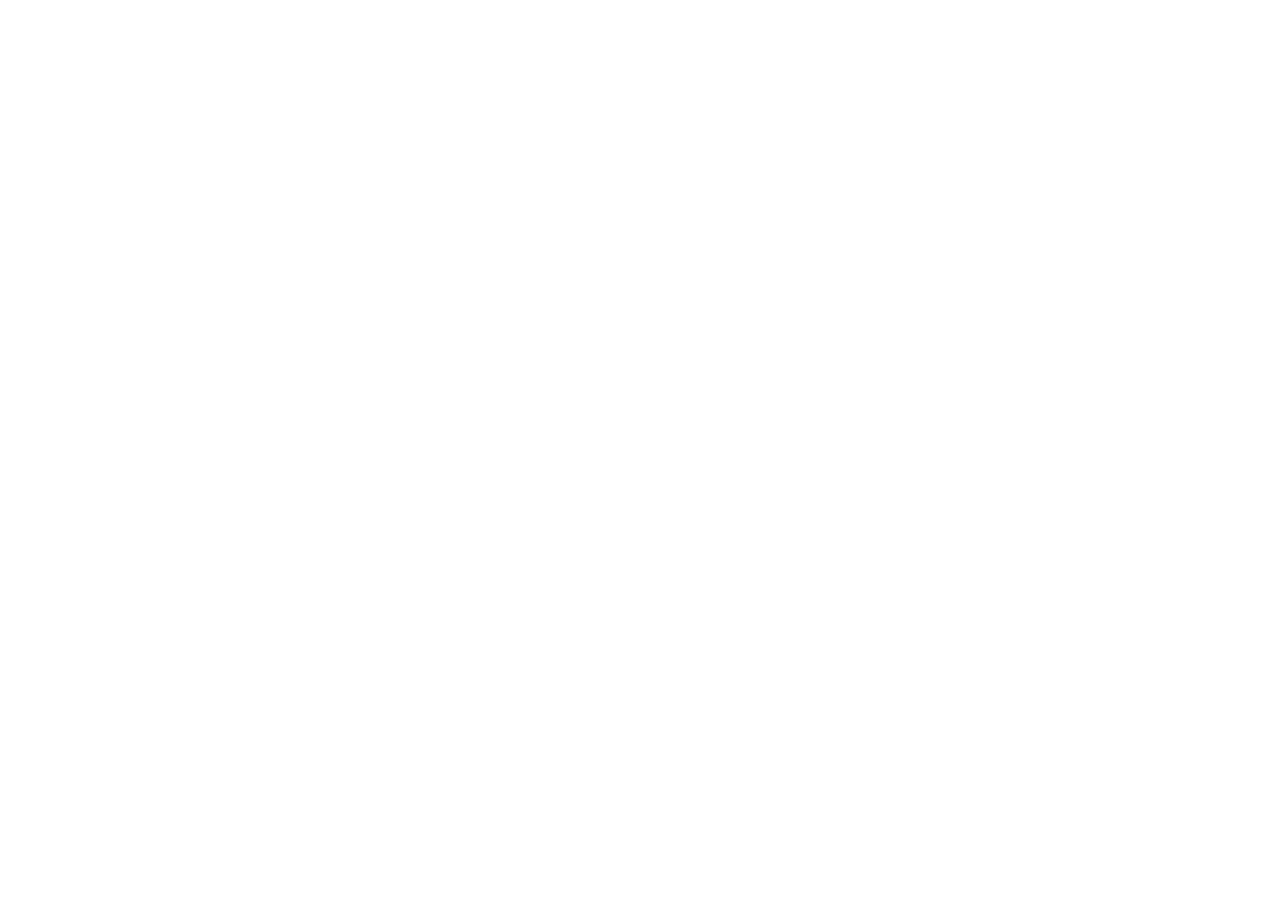
==== form-validation/index.html @ ff5a0551 "initial commit" ====
<!DOCTYPE html>
<html lang="en">
<head>
    <meta charset="UTF-8">
    <meta http-equiv="X-UA-Compatible" content="IE=edge">
    <meta name="viewport" content="width=device-width, initial-scale=1.0">
    <link rel="stylesheet" href="https://cdnjs.cloudflare.com/ajax/libs/font-awesome/6.1.1/css/all.min.css"
    integrity="sha512-KfkfwYDsLkIlwQp6LFnl8zNdLGxu9YAA1QvwINks4PhcElQSvqcyVLLD9aMhXd13uQjoXtEKNosOWaZqXgel0g==" 
    crossorigin="anonymous" referrerpolicy="no-referrer" />
    <link rel="stylesheet" href="style.css">
    <title>Form Validation</title>
</head>
<body>
    
</body>
<script src="main.js"></script>
</html>
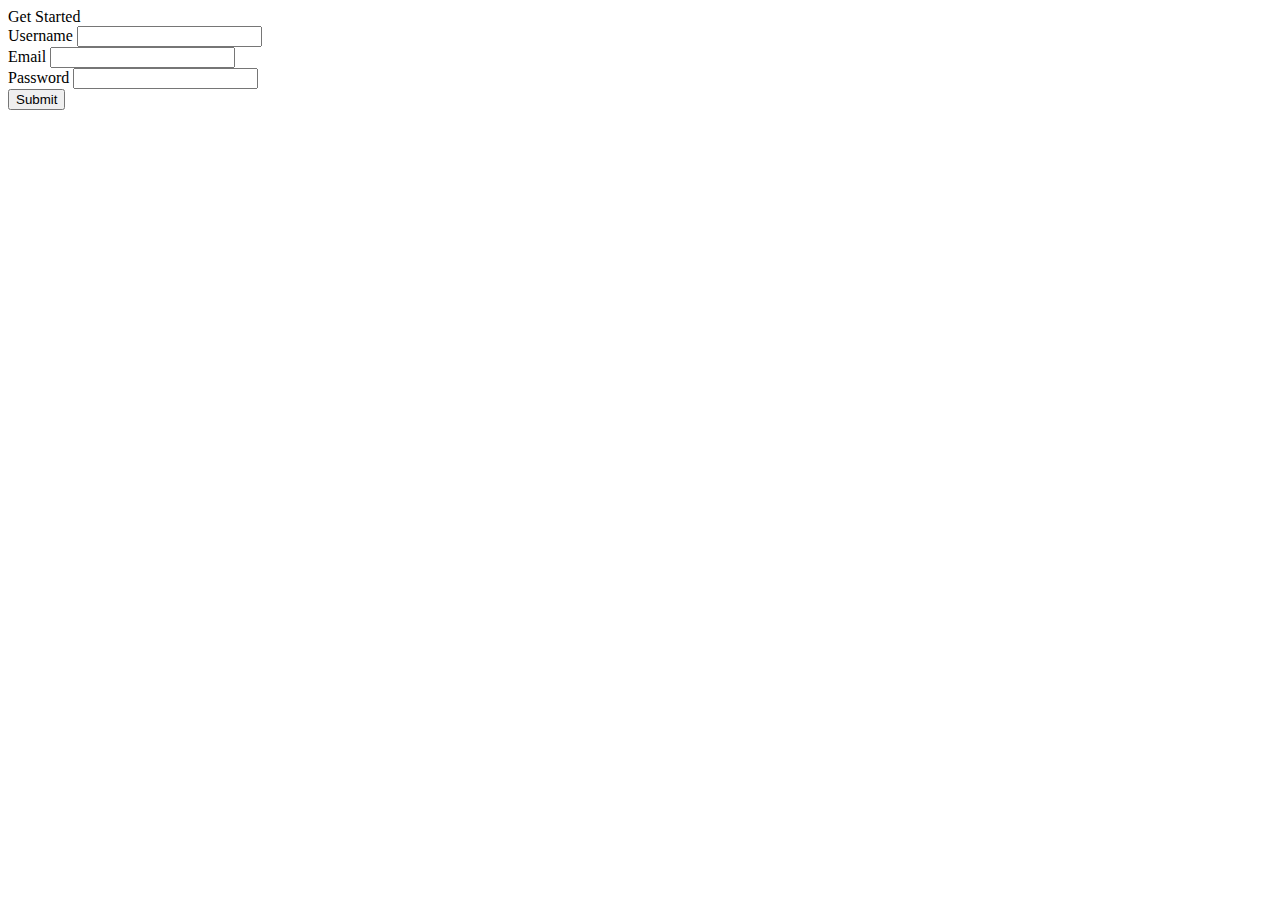
==== commit d4e28f48: "added html for page" ====
--- a/form-validation/index.html
+++ b/form-validation/index.html
@@ -11,7 +11,42 @@
     <title>Form Validation</title>
 </head>
 <body>
-    
+    <div class="container">
+        <form id="form">
+            <div class="title">Get Started</div>
+            <!-- ? user name input field -->
+
+            <div>
+                <label for="username">Username</label>
+                <i class="fa-solid fa-user"></i>
+                <input type="text" name="username" id="username">
+                <i class="fa-solid fa-circle-exclamation"></i>
+                <i class="fa-solid fa-circle-check"></i>
+                <div class="error"></div>
+            </div>
+            <!-- ? email input field -->
+            <div>
+                <label for="email">Email</label>
+                <i class="fa-solid fa-envelope"></i>
+                <input type="email" name="email" id="email">
+                <i class="fa-solid fa-circle-exclamation"></i>
+                <i class="fa-solid fa-circle-check"></i>
+                <div class="error"></div>
+            </div>
+            <!-- ? user name input field -->
+            <div>
+                <label for="password">Password</label>
+                <i class="fa-solid fa-lock"></i>
+                <input type="password" name="password" id="password">
+                <i class="fa-solid fa-circle-exclamation"></i>
+                <i class="fa-solid fa-circle-check"></i>
+                <div class="error"></div>
+            </div>
+
+            <!-- ? submit button -->
+            <button type="submit" id="submit">Submit</button>
+        </form>
+    </div>
 </body>
 <script src="main.js"></script>
 </html>
--- a/form-validation/style.css
+++ b/form-validation/style.css
@@ -0,0 +1,5 @@
+/* ? changing default styles of browser */
+
+/* ? changing default styles of browser */
+
+/* ? changing default styles of browser */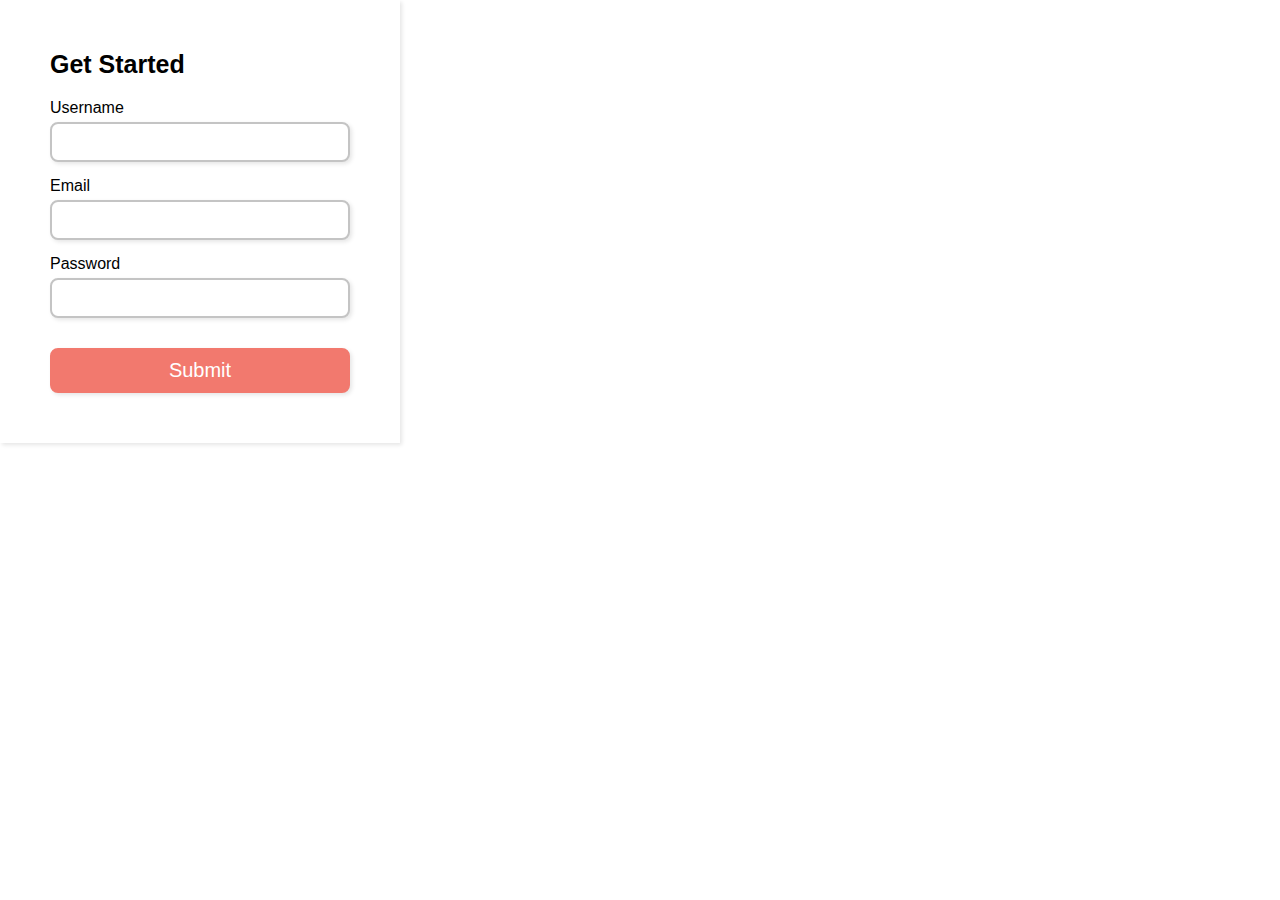
==== commit bb8cc51c: "added sytling for form" ====
--- a/form-validation/index.html
+++ b/form-validation/index.html
@@ -20,8 +20,8 @@
                 <label for="username">Username</label>
                 <i class="fa-solid fa-user"></i>
                 <input type="text" name="username" id="username">
-                <i class="fa-solid fa-circle-exclamation"></i>
-                <i class="fa-solid fa-circle-check"></i>
+                <i class="fa-solid fa-circle-exclamation failure-icon"></i>
+                <i class="fa-solid fa-circle-check success-icon"></i>
                 <div class="error"></div>
             </div>
             <!-- ? email input field -->
@@ -29,8 +29,8 @@
                 <label for="email">Email</label>
                 <i class="fa-solid fa-envelope"></i>
                 <input type="email" name="email" id="email">
-                <i class="fa-solid fa-circle-exclamation"></i>
-                <i class="fa-solid fa-circle-check"></i>
+                <i class="fa-solid fa-circle-exclamation failure-icon"></i>
+                <i class="fa-solid fa-circle-check success-icon"></i>
                 <div class="error"></div>
             </div>
             <!-- ? user name input field -->
@@ -38,8 +38,8 @@
                 <label for="password">Password</label>
                 <i class="fa-solid fa-lock"></i>
                 <input type="password" name="password" id="password">
-                <i class="fa-solid fa-circle-exclamation"></i>
-                <i class="fa-solid fa-circle-check"></i>
+                <i class="fa-solid fa-circle-exclamation failure-icon"></i>
+                <i class="fa-solid fa-circle-check success-icon"></i>
                 <div class="error"></div>
             </div>
 
--- a/form-validation/style.css
+++ b/form-validation/style.css
@@ -1,5 +1,94 @@
 /* ? changing default styles of browser */
+* {
+    margin: 0;
+    padding: 0;
+    box-sizing: border-box;
+}
 
-/* ? changing default styles of browser */
+body {
+    font-family: sans-serif;
+}
 
-/* ? changing default styles of browser */+/* ? styles for form action */
+
+form {
+    max-width: 400px;
+    box-shadow: 2px 2px 4px rgba(0,0,0,0.1);
+    padding: 50px;
+}
+
+.title {
+    font-size: 25px;
+    font-weight: bold;
+    margin-bottom: 20px;
+}
+
+form div {
+    margin-bottom: 15px;
+    position: relative;
+}
+
+form div label {
+    display: block;
+    margin-bottom: 5px;
+}
+
+form > div > input {
+    width: 100%;
+    height: 40px;
+    border-radius: 8px;
+    outline: none;
+    border: 2px solid #c4c4c4;
+    padding: 0 30px;
+    box-shadow: 2px 2px 4px rgba(0,0,0,0.1);
+}
+
+input:focus {
+    border: 2px solid #f2796e;
+}
+
+/* ? styles for form icons */
+
+form div i {
+    position: absolute;
+    padding: 10px;
+}
+
+.failure-icon, .success-icon {
+    right: 0;
+    opacity: 0;
+}
+
+.failure-icon, .error {
+    color: red;
+}
+
+.success-icon {
+    color: green;
+}
+
+.error {
+    font-size: 14.5px;
+    margin-top: 5px;
+}
+
+/* ? Syles for Button */
+
+button {
+    margin-top: 15px;
+    width: 100%;
+    height: 45px;
+    background-color: #f2796e;
+    border: 2px solid #f2796e;
+    border-radius: 8px;
+    color: #fff;
+    font-size: 20px;
+    cursor: pointer;
+    box-shadow: 2px 2px 4px rgba(0,0,0,0.1);
+    transition: all 0.1s ease;
+}
+
+button:hover {
+    opacity: 0.8;
+}
+/* ? Media Queries */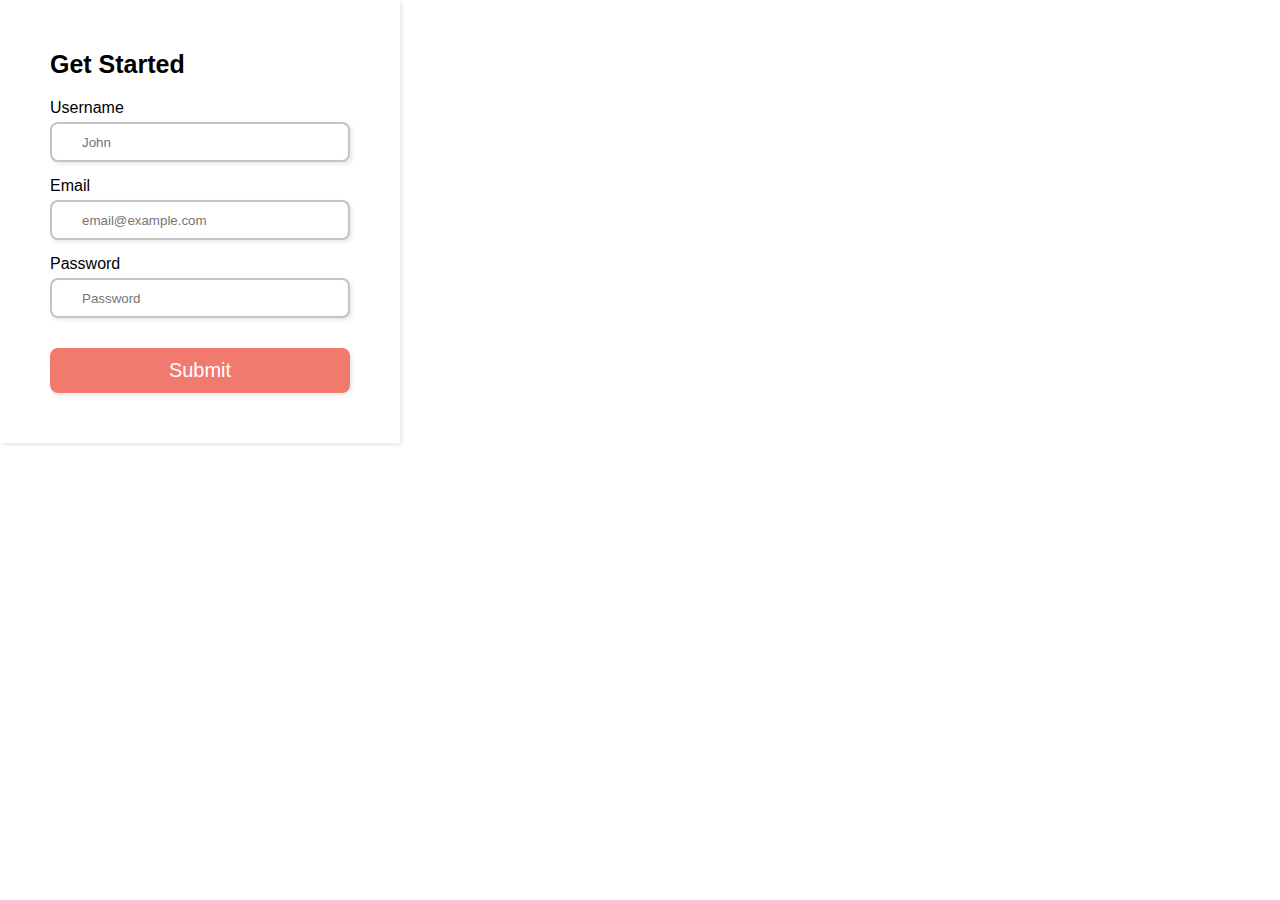
==== commit 0302d4e3: "fixed small features" ====
--- a/form-validation/index.html
+++ b/form-validation/index.html
@@ -19,7 +19,7 @@
             <div>
                 <label for="username">Username</label>
                 <i class="fa-solid fa-user"></i>
-                <input type="text" name="username" id="username">
+                <input type="text" name="username" id="username" placeholder="John">
                 <i class="fa-solid fa-circle-exclamation failure-icon"></i>
                 <i class="fa-solid fa-circle-check success-icon"></i>
                 <div class="error"></div>
@@ -28,16 +28,16 @@
             <div>
                 <label for="email">Email</label>
                 <i class="fa-solid fa-envelope"></i>
-                <input type="email" name="email" id="email">
+                <input type="email" name="email" id="email" placeholder="email@example.com">
                 <i class="fa-solid fa-circle-exclamation failure-icon"></i>
                 <i class="fa-solid fa-circle-check success-icon"></i>
                 <div class="error"></div>
             </div>
-            <!-- ? user name input field -->
+            <!-- ? password input field -->
             <div>
                 <label for="password">Password</label>
                 <i class="fa-solid fa-lock"></i>
-                <input type="password" name="password" id="password">
+                <input type="password" name="password" id="password" placeholder="Password">
                 <i class="fa-solid fa-circle-exclamation failure-icon"></i>
                 <i class="fa-solid fa-circle-check success-icon"></i>
                 <div class="error"></div>
--- a/form-validation/style.css
+++ b/form-validation/style.css
@@ -51,7 +51,7 @@
 
 form div i {
     position: absolute;
-    padding: 10px;
+    padding: 12px;
 }
 
 .failure-icon, .success-icon {
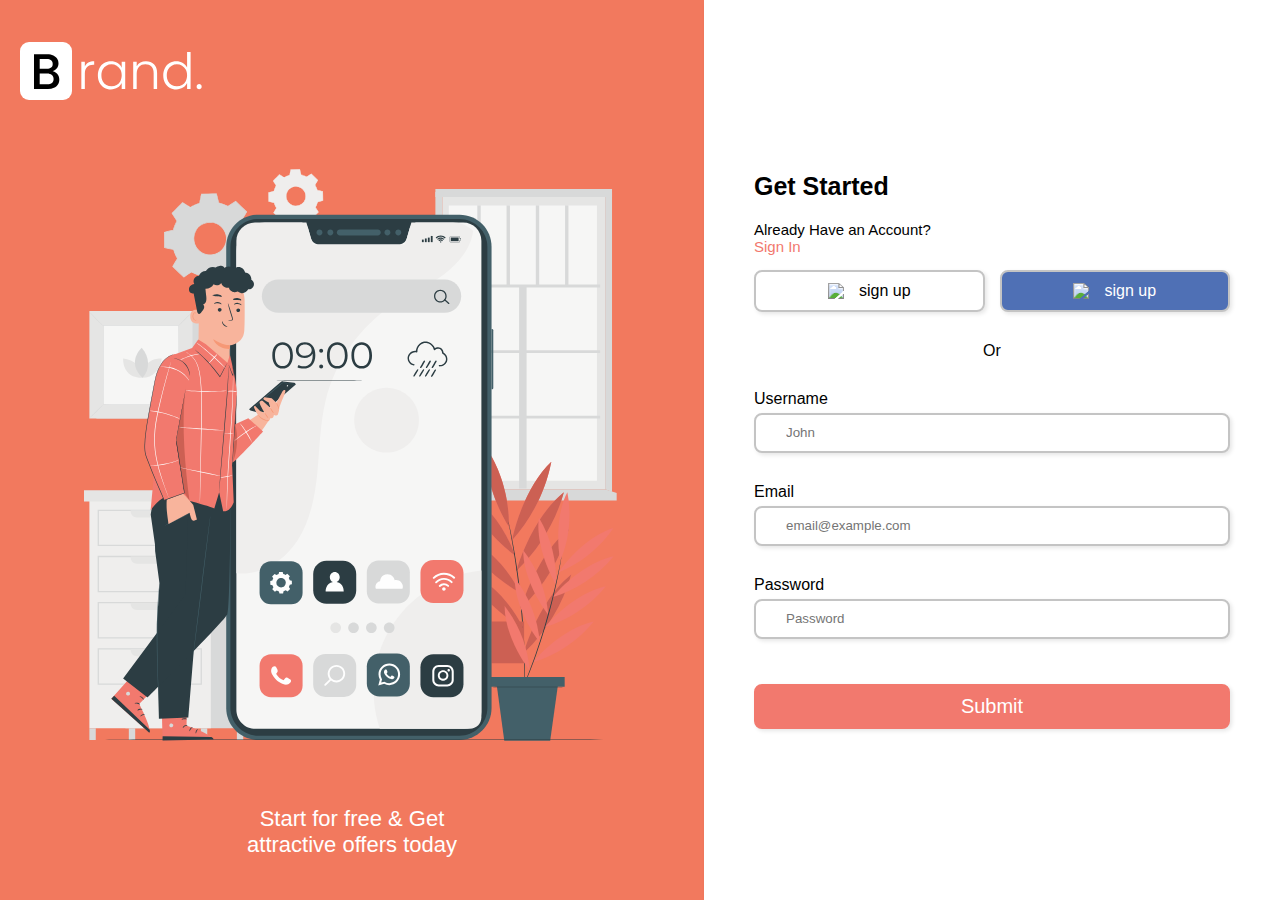
==== commit 40463f2c: "added validation and made the page mobile friendly" ====
--- a/form-validation/index.html
+++ b/form-validation/index.html
@@ -12,10 +12,33 @@
 </head>
 <body>
     <div class="container">
+        <div class="content">
+            <div class="logo">
+                <img src="images/logo.svg" alt="">
+            </div>
+            <div class="image"></div>
+            <div class="text">Start for free & Get <br> attractive offers today</div>
+        </div>
         <form id="form">
-            <div class="title">Get Started</div>
+            <div class="social">
+                <div class="title">Get Started</div>
+                <div class="question">
+                    Already Have an Account? <br>
+                    <span>Sign In</span>
+                </div>
+                <div class="btn">
+                    <div class="btn-1">
+                        <img src="https://img.icons8.com/fluency/30/000000/google-logo.png"/>
+                        sign up
+                    </div>
+                    <div class="btn-2">
+                        <img src="https://img.icons8.com/ios/30/ffffff/facebook-new.png"/>
+                        sign up
+                    </div>
+                </div>
+                <div class="or">Or</div>
+            </div>
             <!-- ? user name input field -->
-
             <div>
                 <label for="username">Username</label>
                 <i class="fa-solid fa-user"></i>
--- a/form-validation/style.css
+++ b/form-validation/style.css
@@ -9,10 +9,44 @@
     font-family: sans-serif;
 }
 
+
+/* ? styles for container */
+.container {
+    display: flex;
+}
+
+.content {
+    display: flex;
+    flex-direction: column;
+    justify-content: space-around;
+    background-color: #f2795e;
+    width: 55%;
+    min-height: 100vh;
+    padding: 10px 20px;
+}
+
+.image {
+    background-image: url(images/illustration.svg );
+    background-repeat: no-repeat;
+    background-size: contain;
+    background-position: center;
+    height: 65%;
+}
+
+.text {
+    text-align: center;
+    color: white;
+    font-size: 22px;
+}
+
 /* ? styles for form action */
 
 form {
-    max-width: 400px;
+    display: flex;
+    flex-direction: column;
+    justify-content: center;
+    width: 45%;
+    /* max-width: 400px; */
     box-shadow: 2px 2px 4px rgba(0,0,0,0.1);
     padding: 50px;
 }
@@ -72,7 +106,45 @@
     margin-top: 5px;
 }
 
-/* ? Syles for Button */
+/* ? Style rules for social section */
+
+.btn {
+    display: flex;
+    justify-content: space-between;
+    gap: 15px;
+}
+
+.btn-2 {
+    background-color: #4f70b5;
+    color: white;
+}
+
+.btn-1, .btn-2 {
+    padding: 10px 5px;
+    width: 100%;
+    display: flex;
+    gap: 15px;
+    justify-content: center;
+    align-items: center;
+    border: 2px solid #c4c4c4;
+    border-radius: 8px;
+    box-shadow: 2px 2px 4px rgba(0,0,0,0.1);;
+}
+
+.or {
+    text-align: center;
+}
+
+.question {
+    font-size: 15px;
+}
+
+span {
+    color: #f2796e;
+    cursor: pointer;
+}
+
+/* ? Styles for Button */
 
 button {
     margin-top: 15px;
@@ -91,4 +163,29 @@
 button:hover {
     opacity: 0.8;
 }
-/* ? Media Queries */+
+/* ? Media Queries*/
+
+@media (max-width: 900px) {
+    .container {
+        flex-direction: column;
+    }
+
+    form, .content {
+        width: 100%;
+    }
+
+    .btn {
+        flex-direction: column;
+    }
+
+    .image {
+        height: 70vh;
+    }
+}
+
+@media (max-width: 425px){
+    form {
+        padding: 20px;
+    }
+}